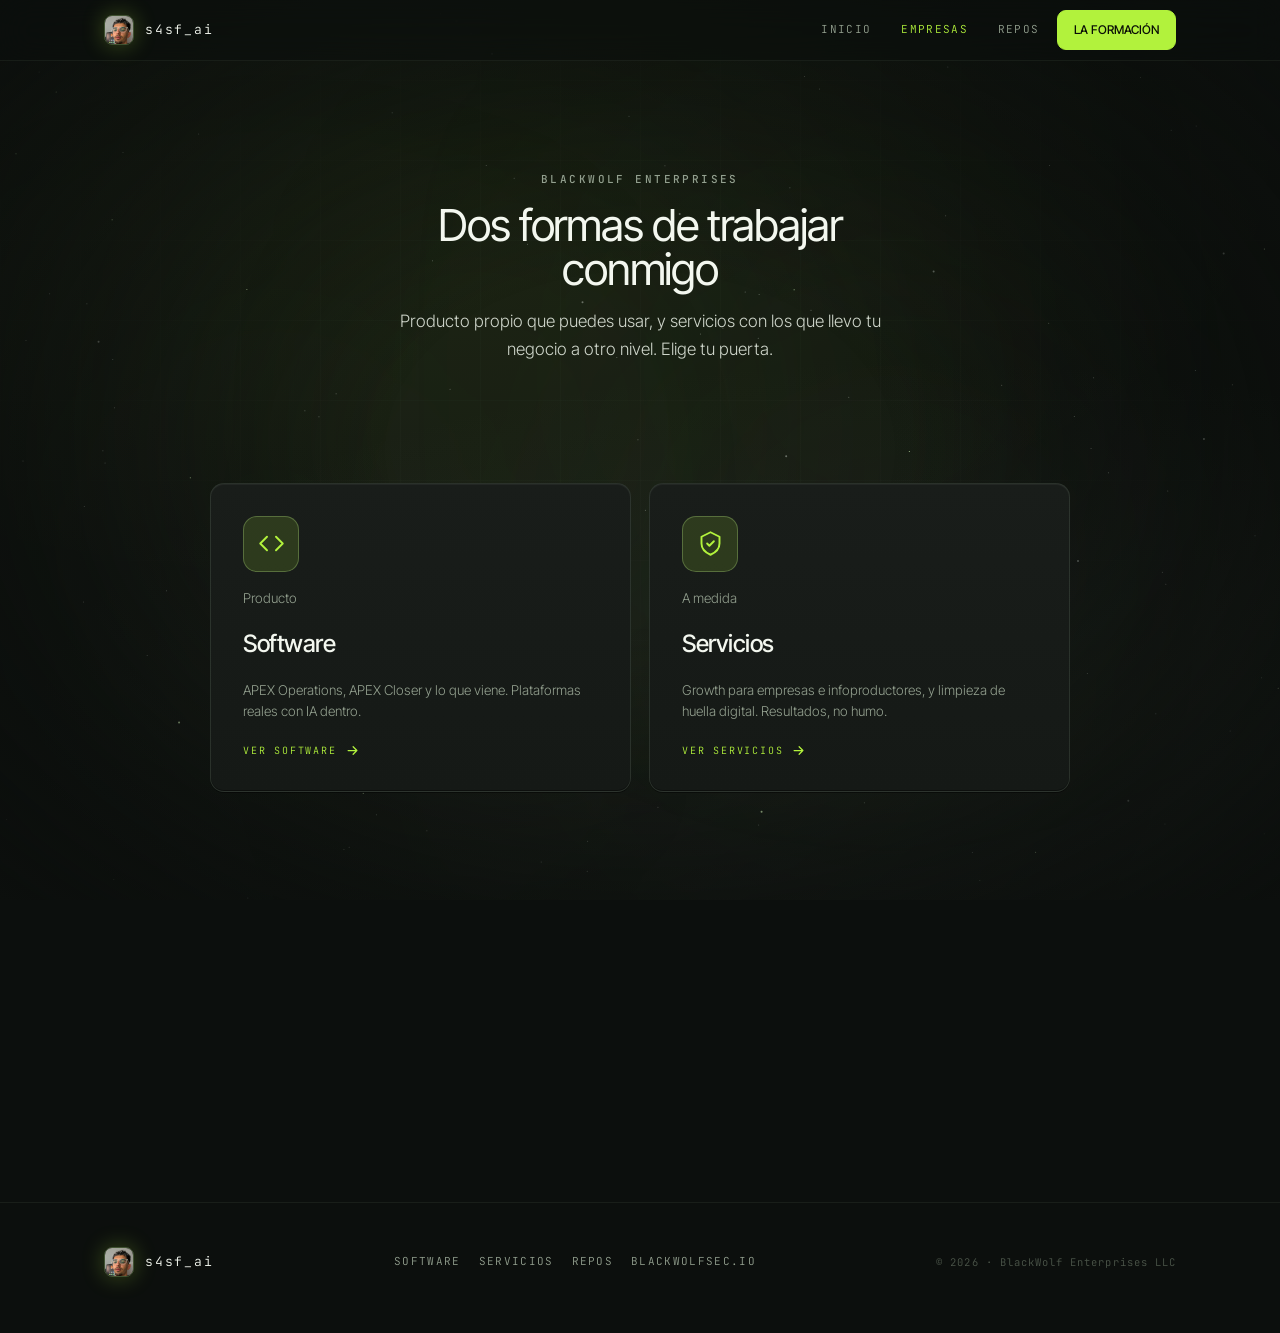
==== empresas.html @ 4521e9c7 "feat: sitio hub s4sf_ai — link-in-bio, empresas/software/servicios, marketplace de repos Co-Authored" ====
<!doctype html>
<html lang="es">
<head>
  <meta charset="UTF-8" />
  <meta name="viewport" content="width=device-width, initial-scale=1.0, viewport-fit=cover" />
  <meta name="theme-color" content="#0C0F0D" />
  <title>Empresas · s4sf</title>
  <meta name="description" content="BlackWolf Enterprises: software propio y servicios. Elige una puerta — Software o Servicios." />
  <meta property="og:type" content="website" />
  <meta property="og:title" content="Empresas · s4sf" />
  <meta property="og:description" content="BlackWolf Enterprises: software propio y servicios." />
  <meta property="og:image" content="assets/og.png" />
  <meta name="twitter:card" content="summary_large_image" />
  <meta name="twitter:image" content="assets/og.png" />
  <link rel="icon" href="data:image/svg+xml,<svg xmlns='http://www.w3.org/2000/svg' viewBox='0 0 32 32'><rect width='32' height='32' rx='8' fill='%23B2F23C'/><text x='16' y='22' font-family='monospace' font-size='15' font-weight='700' text-anchor='middle' fill='%230A0E07'>s4</text></svg>" />
  <link rel="stylesheet" href="assets/theme.css" />
</head>
<body>
  <script src="assets/config.js"></script>
  <script src="assets/atmosphere.js"></script>

  <nav class="apex-nav">
    <div class="apex-container apex-nav-inner">
      <a class="apex-brand" href="index.html">
        <img class="apex-brand-ava" src="assets/avatar.png" alt="s4sf" />
        <span class="apex-brand-name">s4sf_ai</span>
      </a>
      <div class="apex-nav-links">
        <a class="apex-nav-link" href="index.html">Inicio</a>
        <a class="apex-nav-link" href="empresas.html" aria-current="page">Empresas</a>
        <a class="apex-nav-link" href="repos.html">Repos</a>
        <a class="apex-nav-link apex-nav-link--cta apex-btn apex-btn--primary" data-link="formacion" style="padding:9px 16px;font-size:12px">La formación</a>
      </div>
      <button class="apex-nav-toggle" aria-label="Menú" aria-expanded="false">
        <svg class="ico-open" viewBox="0 0 24 24" fill="none" stroke="currentColor" stroke-width="2" stroke-linecap="round"><path d="M4 7h16M4 12h16M4 17h16"/></svg>
        <svg class="ico-close" viewBox="0 0 24 24" fill="none" stroke="currentColor" stroke-width="2" stroke-linecap="round"><path d="M6 6l12 12M18 6 6 18"/></svg>
      </button>
    </div>
  </nav>
  <div class="apex-mobile-menu">
    <a href="index.html">Inicio</a>
    <a href="software.html">Software</a>
    <a href="servicios.html">Servicios</a>
    <a href="repos.html">Repos</a>
    <a class="is-cta" data-link="formacion">La formación →</a>
  </div>

  <main class="apex-shell">
    <header class="apex-section apex-container center" style="padding-bottom:clamp(28px,5vw,48px)">
      <span class="apex-eyebrow reveal" style="display:block">BlackWolf Enterprises</span>
      <h1 class="apex-h1 reveal" style="margin-top:14px;max-width:20ch;margin-inline:auto">Dos formas de trabajar conmigo</h1>
      <p class="apex-lead reveal" style="max-width:52ch;margin:16px auto 0">
        Producto propio que puedes usar, y servicios con los que llevo tu negocio a otro nivel. Elige tu puerta.
      </p>
    </header>

    <!-- LOS 2 BOTONES -->
    <section class="apex-section--tight apex-container" id="servicios">
      <div class="duo-grid">
        <a class="duo-tile reveal" href="software.html">
          <span class="ic">
            <svg viewBox="0 0 24 24" fill="none" stroke="currentColor" stroke-width="1.7" stroke-linecap="round" stroke-linejoin="round"><path d="m8 6-6 6 6 6M16 6l6 6-6 6"/></svg>
          </span>
          <p class="apex-muted" style="margin-top:auto">Producto</p>
          <h3>Software</h3>
          <p>APEX Operations, APEX Closer y lo que viene. Plataformas reales con IA dentro.</p>
          <span class="go">Ver software <svg viewBox="0 0 24 24" fill="none" stroke="currentColor" stroke-width="2" stroke-linecap="round" stroke-linejoin="round"><path d="M5 12h14M13 6l6 6-6 6"/></svg></span>
        </a>

        <a class="duo-tile reveal" href="servicios.html">
          <span class="ic">
            <svg viewBox="0 0 24 24" fill="none" stroke="currentColor" stroke-width="1.7" stroke-linecap="round" stroke-linejoin="round"><path d="M12 2 4 6v6c0 5 3.4 8 8 10 4.6-2 8-5 8-10V6l-8-4Z"/><path d="m9 12 2 2 4-4"/></svg>
          </span>
          <p class="apex-muted" style="margin-top:auto">A medida</p>
          <h3>Servicios</h3>
          <p>Growth para empresas e infoproductores, y limpieza de huella digital. Resultados, no humo.</p>
          <span class="go">Ver servicios <svg viewBox="0 0 24 24" fill="none" stroke="currentColor" stroke-width="2" stroke-linecap="round" stroke-linejoin="round"><path d="M5 12h14M13 6l6 6-6 6"/></svg></span>
        </a>
      </div>
    </section>

    <!-- Prueba social: clientes -->
    <section class="apex-section--tight apex-container">
      <p class="apex-eyebrow center reveal" style="margin-bottom:22px">Con quién he trabajado</p>
      <div class="grid-3">
        <div class="apex-card reveal" style="padding:18px">
          <span class="apex-label">Operaciones</span>
          <p class="apex-muted" style="font-size:12.5px;margin-top:10px">FBA Academy · Detrás de Cámaras · EnFormaConHugo</p>
        </div>
        <div class="apex-card reveal" style="padding:18px">
          <span class="apex-label">Comunidad</span>
          <p class="apex-muted" style="font-size:12.5px;margin-top:10px">Creator Founder — Pedro Buerbaum</p>
        </div>
        <div class="apex-card reveal" style="padding:18px">
          <span class="apex-label">Software</span>
          <p class="apex-muted" style="font-size:12.5px;margin-top:10px">Eilers Logistic · CapitalHub · YZAN PM</p>
        </div>
      </div>
    </section>
  </main>

  <footer class="apex-footer">
    <div class="apex-container footer-inner">
      <a class="apex-brand" href="index.html">
        <img class="apex-brand-ava" src="assets/avatar.png" alt="s4sf" />
        <span class="apex-brand-name">s4sf_ai</span>
      </a>
      <nav class="footer-links">
        <a href="software.html">Software</a>
        <a href="servicios.html">Servicios</a>
        <a href="repos.html">Repos</a>
        <a href="https://blackwolfsec.io" target="_blank" rel="noopener">blackwolfsec.io</a>
      </nav>
      <span class="footer-fine">© <span data-year></span> · BlackWolf Enterprises LLC</span>
    </div>
  </footer>

  <script src="assets/main.js"></script>
</body>
</html>
---- assets/theme.css ----
/* ───────────────────────────────────────────────────────────────────────────
 * s4sf — Sistema de diseño "Apex Neón"
 * Portado fielmente del software Apex / Apex Closer (no inventado).
 * Verde lima sobre negro-verdoso · Inter Tight + JetBrains Mono · cinematic.
 * ─────────────────────────────────────────────────────────────────────────── */

@import url('https://fonts.googleapis.com/css2?family=Inter+Tight:wght@200;300;400;500;600;700;800&family=JetBrains+Mono:wght@300;400;500&display=swap');

:root {
  --apex-font:      'Inter Tight', 'Inter', -apple-system, BlinkMacSystemFont, system-ui, sans-serif;
  --apex-font-mono: 'JetBrains Mono', 'SF Mono', Menlo, monospace;
  --apex-ease-editorial: cubic-bezier(0.2, 0.8, 0.2, 1);
  --apex-ease-ambient:   cubic-bezier(0.16, 1, 0.3, 1);

  /* Tokens NEÓN (la firma de Apex Closer) */
  --apex-bg-deep:    #0C0F0D;
  --apex-bg:         #0E120F;
  --apex-bg-soft:    #121613;
  --apex-surface:    #181C19;
  --apex-surface-hi: #1E231F;

  --apex-plat-hi:   #F3F7EF;
  --apex-plat-mid:  #CFD6CB;
  --apex-plat-low:  #93A08F;
  --apex-plat-shad: #4C564A;
  --apex-plat-deep: #1B211A;

  --apex-border:        rgba(150, 172, 148, 0.16);
  --apex-border-strong: rgba(168, 214, 120, 0.34);
  --apex-border-soft:   rgba(150, 172, 148, 0.09);

  --apex-card-bg:    linear-gradient(180deg, #191D1A 0%, #151916 100%);
  --apex-card-sheen: linear-gradient(180deg, rgba(255, 255, 255, 0.022), transparent);
  --apex-inset-top: rgba(255, 255, 255, 0.045);
  --apex-inset-bot: rgba(0, 0, 0, 0.4);
  --apex-anchor:    rgba(0, 0, 0, 0.45);

  --apex-panel-bg:   #141815;
  --apex-trigger-bg:   rgba(28, 33, 29, 0.55);
  --apex-trigger-bg-h: rgba(38, 44, 39, 0.85);

  --apex-status-pos: #B2F23C;
  --apex-status-neg: #E58371;

  --apex-accent:      #B2F23C;
  --apex-accent-h:    #C6FA5C;
  --apex-accent-ink:  #0A0E07;
  --apex-accent-line: #B2F23C;
  --apex-accent-soft: rgba(178, 242, 60, 0.14);
  --apex-glow:        0 0 22px rgba(178, 242, 60, 0.28);

  --apex-radius:      14px;
  --apex-radius-sm:   9px;
  --apex-radius-pill: 999px;

  --apex-mark-1: #C6FA5C;
  --apex-mark-2: #B2F23C;
  --apex-mark-3: #6FA32B;

  --apex-maxw: 1120px;
}

* { box-sizing: border-box; }
html, body { background: var(--apex-bg-deep); }
html { scroll-behavior: smooth; }

body {
  margin: 0;
  position: relative;
  min-height: 100vh;
  background: var(--apex-bg-deep);
  color: var(--apex-plat-mid);
  font-family: var(--apex-font);
  font-weight: 300;
  font-size: 14.5px;
  line-height: 1.6;
  letter-spacing: 0;
  -webkit-font-smoothing: antialiased;
  -moz-osx-font-smoothing: grayscale;
  overflow-x: hidden;
}

::selection { background: var(--apex-accent); color: var(--apex-accent-ink); }

a { color: inherit; text-decoration: none; }

/* ── Tipografía ──────────────────────────────────────────────────────────── */
.apex-eyebrow {
  font-family: var(--apex-font-mono);
  font-weight: 500; font-size: 11px;
  letter-spacing: 0.22em; text-transform: uppercase;
  color: var(--apex-plat-low);
}
.apex-eyebrow--accent { color: var(--apex-accent); }
.apex-label {
  font-family: var(--apex-font-mono);
  font-weight: 500; font-size: 10.5px;
  letter-spacing: 0.18em; text-transform: uppercase;
  color: var(--apex-plat-low);
}
.apex-mono { font-family: var(--apex-font-mono); font-weight: 400; letter-spacing: 0.04em; }
.apex-display {
  font-family: var(--apex-font); font-weight: 200;
  font-size: clamp(46px, 9vw, 92px); line-height: 0.95; letter-spacing: -0.04em;
  color: var(--apex-plat-hi); margin: 0;
}
.apex-h1 { font-family: var(--apex-font); font-weight: 400; font-size: clamp(30px,5vw,44px); line-height: 1.02; letter-spacing: -0.025em; color: var(--apex-plat-hi); margin: 0; }
.apex-h2 { font-family: var(--apex-font); font-weight: 500; font-size: clamp(22px,3.4vw,28px); line-height: 1.18; letter-spacing: -0.02em; color: var(--apex-plat-hi); margin: 0; }
.apex-h3 { font-family: var(--apex-font); font-weight: 500; font-size: 18px; line-height: 1.25; letter-spacing: -0.015em; color: var(--apex-plat-hi); margin: 0; }
.apex-lead { font-size: clamp(15px, 2vw, 17px); line-height: 1.6; color: var(--apex-plat-mid); }
.apex-muted { color: var(--apex-plat-low); }
.accent { color: var(--apex-accent); }

/* ── Layout ──────────────────────────────────────────────────────────────── */
.apex-shell { position: relative; z-index: 10; }
.apex-container { width: 100%; max-width: var(--apex-maxw); margin: 0 auto; padding: 0 24px; }
.apex-section { padding: clamp(56px, 9vw, 110px) 0; }
.apex-section--tight { padding: clamp(40px, 6vw, 72px) 0; }

/* ── Top nav ─────────────────────────────────────────────────────────────── */
.apex-nav {
  position: sticky; top: 0; z-index: 100;
  backdrop-filter: blur(16px); -webkit-backdrop-filter: blur(16px);
  background: rgba(12, 15, 13, 0.55);
  border-bottom: 1px solid var(--apex-border-soft);
}
.apex-nav-inner { display: flex; align-items: center; justify-content: space-between; height: 60px; }
.apex-brand { display: inline-flex; align-items: center; gap: 11px; }
.apex-brand-mark {
  width: 30px; height: 30px; border-radius: 8px; display: grid; place-items: center;
  background: linear-gradient(160deg, var(--apex-mark-1), var(--apex-mark-3));
  color: var(--apex-accent-ink); font-family: var(--apex-font); font-weight: 700;
  font-size: 13px; letter-spacing: -0.04em; box-shadow: var(--apex-glow);
}
.apex-brand-name { font-family: var(--apex-font-mono); font-size: 13px; letter-spacing: 0.14em; text-transform: lowercase; color: var(--apex-plat-hi); }
.apex-brand-ava { width: 30px; height: 30px; border-radius: 8px; object-fit: cover; object-position: 50% 24%; border: 1px solid var(--apex-border-strong); box-shadow: var(--apex-glow); flex: none; }
.apex-nav-links { display: flex; align-items: center; gap: 6px; }
.apex-nav-link {
  font-family: var(--apex-font-mono); font-size: 11px; letter-spacing: 0.12em; text-transform: uppercase;
  color: var(--apex-plat-low); padding: 8px 12px; border-radius: var(--apex-radius-sm);
  transition: color 0.2s var(--apex-ease-editorial), background 0.2s var(--apex-ease-editorial);
}
.apex-nav-link:hover { color: var(--apex-plat-hi); background: var(--apex-alpha-2, rgba(255,255,255,0.03)); }
.apex-nav-link[aria-current="page"] { color: var(--apex-accent); }
@media (max-width: 680px){ .apex-nav-links .apex-nav-link:not(.apex-nav-link--cta){ display:none; } }

/* ── Botones ─────────────────────────────────────────────────────────────── */
.apex-btn {
  display: inline-flex; align-items: center; justify-content: center; gap: 9px;
  padding: 13px 22px; cursor: pointer; border-radius: var(--apex-radius-sm);
  font-family: var(--apex-font); font-size: 14px; font-weight: 500; letter-spacing: -0.01em;
  border: 1px solid transparent; transition: all 0.2s var(--apex-ease-editorial);
  white-space: nowrap;
}
.apex-btn svg { width: 17px; height: 17px; }
.apex-btn--primary { background: var(--apex-accent); color: var(--apex-accent-ink); border-color: var(--apex-accent); }
.apex-btn--primary:hover { background: var(--apex-accent-h); transform: translateY(-1px); box-shadow: var(--apex-glow); }
.apex-btn--ghost { background: transparent; color: var(--apex-plat-mid); border-color: var(--apex-border); }
.apex-btn--ghost:hover { border-color: var(--apex-border-strong); color: var(--apex-plat-hi); }
.apex-btn--plat { background: var(--apex-plat-hi); color: var(--apex-accent-ink); border-color: var(--apex-plat-hi); }
.apex-btn--plat:hover { background: #fff; transform: translateY(-1px); }
.apex-btn--lg { padding: 16px 28px; font-size: 15px; }
.apex-btn--block { width: 100%; }

/* ── Card base ───────────────────────────────────────────────────────────── */
.apex-card {
  position: relative; isolation: isolate;
  background: var(--apex-card-bg);
  border: 1px solid var(--apex-border);
  border-radius: var(--apex-radius);
  padding: 24px;
  box-shadow: inset 0 1px 0 var(--apex-inset-top), inset 0 -1px 0 var(--apex-inset-bot), 0 1px 0 var(--apex-anchor);
  transition: transform 0.4s var(--apex-ease-editorial), border-color 0.4s var(--apex-ease-editorial), box-shadow 0.4s var(--apex-ease-editorial);
}
.apex-card::before {
  content: ''; position: absolute; inset: 0 0 auto 0; height: 90px;
  background: var(--apex-card-sheen); pointer-events: none; z-index: -1;
}
.apex-card:hover { border-color: var(--apex-border-strong); }

/* ── Hub: los 4 botones grandes ──────────────────────────────────────────── */
.hub-grid { display: grid; grid-template-columns: repeat(2, 1fr); gap: 16px; }
@media (max-width: 720px){ .hub-grid { grid-template-columns: 1fr; } }

.hub-tile {
  position: relative; isolation: isolate; overflow: hidden;
  display: flex; flex-direction: column; gap: 18px;
  min-height: 220px; padding: 26px;
  background: var(--apex-card-bg);
  border: 1px solid var(--apex-border);
  border-radius: var(--apex-radius);
  box-shadow: inset 0 1px 0 var(--apex-inset-top), inset 0 -1px 0 var(--apex-inset-bot), 0 1px 0 var(--apex-anchor);
  transition: transform 0.4s var(--apex-ease-editorial), border-color 0.4s var(--apex-ease-editorial), box-shadow 0.4s var(--apex-ease-editorial);
}
.hub-tile::after {
  content: ''; position: absolute; inset: -1px; z-index: -1; border-radius: inherit; opacity: 0;
  background: radial-gradient(120% 120% at 80% 0%, rgba(178,242,60,0.10), transparent 55%);
  transition: opacity 0.45s var(--apex-ease-editorial);
}
.hub-tile:hover { transform: translateY(-3px); border-color: var(--apex-border-strong); box-shadow: inset 0 1px 0 var(--apex-inset-top), 0 18px 50px rgba(0,0,0,0.45), var(--apex-glow); }
.hub-tile:hover::after { opacity: 1; }
.hub-tile-top { display: flex; align-items: flex-start; justify-content: space-between; gap: 14px; }
.hub-icon {
  width: 50px; height: 50px; border-radius: 12px; display: grid; place-items: center;
  background: var(--apex-accent-soft); border: 1px solid var(--apex-border-strong);
  color: var(--apex-accent);
}
.hub-icon svg { width: 24px; height: 24px; }
.hub-num { font-family: var(--apex-font-mono); font-size: 11px; letter-spacing: 0.2em; color: var(--apex-plat-shad); }
.hub-tile-body { margin-top: auto; }
.hub-tile h3 { font-family: var(--apex-font); font-weight: 500; font-size: 21px; letter-spacing: -0.02em; color: var(--apex-plat-hi); margin: 0 0 6px; }
.hub-tile p { font-size: 13.5px; color: var(--apex-plat-low); margin: 0; max-width: 38ch; }
.hub-arrow {
  display: inline-flex; align-items: center; gap: 8px; margin-top: 16px;
  font-family: var(--apex-font-mono); font-size: 10.5px; letter-spacing: 0.18em; text-transform: uppercase;
  color: var(--apex-accent);
}
.hub-arrow svg { width: 15px; height: 15px; transition: transform 0.3s var(--apex-ease-editorial); }
.hub-tile:hover .hub-arrow svg { transform: translateX(4px); }
.hub-tile-badge {
  font-family: var(--apex-font-mono); font-size: 9.5px; letter-spacing: 0.18em; text-transform: uppercase;
  color: var(--apex-plat-low); border: 1px solid var(--apex-border); border-radius: var(--apex-radius-pill);
  padding: 4px 10px;
}

/* ── Pills / chips ───────────────────────────────────────────────────────── */
.apex-pill {
  display: inline-flex; align-items: center; gap: 7px;
  font-family: var(--apex-font-mono); font-size: 10.5px; letter-spacing: 0.14em; text-transform: uppercase;
  color: var(--apex-plat-low); border: 1px solid var(--apex-border); border-radius: var(--apex-radius-pill);
  padding: 6px 13px;
}
.apex-pill .dot { width: 6px; height: 6px; border-radius: 50%; background: var(--apex-accent); box-shadow: var(--apex-glow); }

/* ── Marquee de stats ────────────────────────────────────────────────────── */
.stat-row { display: flex; flex-wrap: wrap; gap: 0; border: 1px solid var(--apex-border); border-radius: var(--apex-radius); overflow: hidden; }
.stat-cell { flex: 1 1 160px; padding: 22px 24px; border-right: 1px solid var(--apex-border-soft); }
.stat-cell:last-child { border-right: 0; }
.stat-val { font-family: var(--apex-font); font-weight: 200; font-size: 34px; line-height: 1; letter-spacing: -0.03em; color: var(--apex-plat-hi); font-variant-numeric: tabular-nums; }
.stat-key { margin-top: 8px; font-family: var(--apex-font-mono); font-size: 10px; letter-spacing: 0.16em; text-transform: uppercase; color: var(--apex-plat-low); }

/* ── Section heading ─────────────────────────────────────────────────────── */
.sec-head { max-width: 640px; margin-bottom: 36px; }
.sec-head .apex-eyebrow { display: block; margin-bottom: 14px; }
.sec-head p { margin: 14px 0 0; }

/* ── Grids genéricos ─────────────────────────────────────────────────────── */
.grid-3 { display: grid; grid-template-columns: repeat(3, 1fr); gap: 16px; }
.grid-2 { display: grid; grid-template-columns: repeat(2, 1fr); gap: 16px; }
@media (max-width: 900px){ .grid-3 { grid-template-columns: 1fr 1fr; } }
@media (max-width: 620px){ .grid-3, .grid-2 { grid-template-columns: 1fr; } }

/* ── Empresas: client / product cards ────────────────────────────────────── */
.prod-card { display: flex; flex-direction: column; gap: 14px; }
.prod-card .tag-row { display: flex; flex-wrap: wrap; gap: 7px; margin-top: 4px; }
.tag { font-family: var(--apex-font-mono); font-size: 10px; letter-spacing: 0.1em; text-transform: uppercase; color: var(--apex-plat-low); background: var(--apex-accent-soft); border: 1px solid var(--apex-border-soft); border-radius: var(--apex-radius-pill); padding: 4px 9px; }
.client-item { display: flex; align-items: center; gap: 14px; padding: 14px 0; border-bottom: 1px solid var(--apex-border-soft); }
.client-item:last-child { border-bottom: 0; }
.client-logo { width: 42px; height: 42px; border-radius: 10px; display: grid; place-items: center; flex: none; background: var(--apex-surface); border: 1px solid var(--apex-border); color: var(--apex-plat-hi); font-family: var(--apex-font); font-weight: 600; font-size: 15px; letter-spacing: -0.03em; }
.client-meta { min-width: 0; }
.client-meta .name { color: var(--apex-plat-hi); font-size: 14.5px; font-weight: 400; }
.client-meta .role { font-size: 12px; color: var(--apex-plat-low); }
.client-svc { margin-left: auto; }

/* ── Repos marketplace ───────────────────────────────────────────────────── */
.repo-toolbar { display: flex; align-items: center; gap: 12px; flex-wrap: wrap; margin-bottom: 24px; }
.repo-search { flex: 1 1 280px; display: flex; align-items: center; gap: 10px; padding: 12px 16px; background: rgba(255,255,255,0.03); border: 1px solid var(--apex-border); border-radius: var(--apex-radius-sm); }
.repo-search input { flex: 1; background: transparent; border: 0; outline: 0; color: var(--apex-plat-hi); font-family: var(--apex-font); font-size: 14px; }
.repo-search input::placeholder { color: var(--apex-plat-shad); }
.repo-search svg { width: 16px; height: 16px; color: var(--apex-plat-low); flex: none; }
.repo-grid { display: grid; grid-template-columns: repeat(2, 1fr); gap: 16px; }
@media (max-width: 760px){ .repo-grid { grid-template-columns: 1fr; } }
.repo-card { display: flex; flex-direction: column; gap: 12px; }
.repo-card-head { display: flex; align-items: flex-start; gap: 12px; }
.repo-card-head .gh { width: 38px; height: 38px; border-radius: 10px; flex: none; display: grid; place-items: center; background: var(--apex-surface); border: 1px solid var(--apex-border); color: var(--apex-plat-mid); }
.repo-card-head .gh svg { width: 20px; height: 20px; }
.repo-title { color: var(--apex-plat-hi); font-size: 15.5px; font-weight: 500; letter-spacing: -0.01em; word-break: break-word; }
.repo-owner { font-family: var(--apex-font-mono); font-size: 11px; color: var(--apex-plat-low); letter-spacing: 0.02em; }
.repo-desc { font-size: 13.5px; color: var(--apex-plat-mid); margin: 0; }
.repo-foot { display: flex; align-items: center; gap: 14px; margin-top: auto; padding-top: 6px; }
.repo-lang { display: inline-flex; align-items: center; gap: 7px; font-family: var(--apex-font-mono); font-size: 11px; color: var(--apex-plat-low); }
.repo-lang .lang-dot { width: 9px; height: 9px; border-radius: 50%; background: var(--apex-accent); }
.repo-link { margin-left: auto; display: inline-flex; align-items: center; gap: 6px; font-family: var(--apex-font-mono); font-size: 10.5px; letter-spacing: 0.14em; text-transform: uppercase; color: var(--apex-accent); }
.repo-link svg { width: 14px; height: 14px; }
.repo-tags { display: flex; flex-wrap: wrap; gap: 6px; }
.repo-empty { text-align: center; padding: 60px 20px; color: var(--apex-plat-low); }

/* ── Formularios ─────────────────────────────────────────────────────────── */
.field { display: flex; flex-direction: column; gap: 7px; margin-bottom: 16px; }
.field label { font-family: var(--apex-font-mono); font-size: 10.5px; letter-spacing: 0.14em; text-transform: uppercase; color: var(--apex-plat-low); }
.field input, .field textarea, .field select {
  padding: 12px 14px; background: rgba(255,255,255,0.03); border: 1px solid var(--apex-border);
  border-radius: var(--apex-radius-sm); color: var(--apex-plat-hi); font-family: var(--apex-font); font-size: 14.5px; outline: none;
  transition: border-color 0.2s var(--apex-ease-editorial); width: 100%;
}
.field input:focus, .field textarea:focus, .field select:focus { border-color: var(--apex-border-strong); }
.field textarea { resize: vertical; min-height: 92px; }
.field .hint { font-size: 11.5px; color: var(--apex-plat-shad); }
.form-row { display: grid; grid-template-columns: 1fr 1fr; gap: 14px; }
@media (max-width: 560px){ .form-row { grid-template-columns: 1fr; } }

/* ── Modal / drawer ──────────────────────────────────────────────────────── */
.modal-backdrop { position: fixed; inset: 0; z-index: 1000; background: rgba(6,8,6,0.72); backdrop-filter: blur(8px); -webkit-backdrop-filter: blur(8px); display: none; align-items: center; justify-content: center; padding: 24px; }
.modal-backdrop.open { display: flex; animation: fade-in 0.25s var(--apex-ease-editorial); }
.modal {
  width: 100%; max-width: 520px; max-height: 88vh; overflow-y: auto;
  background: var(--apex-panel-bg); border: 1px solid var(--apex-border-strong); border-radius: var(--apex-radius);
  padding: 28px; box-shadow: 0 30px 80px rgba(0,0,0,0.6); animation: pop 0.22s var(--apex-ease-editorial);
}
.modal-head { display: flex; align-items: flex-start; justify-content: space-between; gap: 16px; margin-bottom: 22px; }
.modal-close { background: transparent; border: 1px solid var(--apex-border); color: var(--apex-plat-low); width: 34px; height: 34px; border-radius: 8px; cursor: pointer; display: grid; place-items: center; flex: none; transition: all 0.2s; }
.modal-close:hover { border-color: var(--apex-border-strong); color: var(--apex-plat-hi); }

/* ── Footer ──────────────────────────────────────────────────────────────── */
.apex-footer { border-top: 1px solid var(--apex-border-soft); padding: 44px 0 56px; margin-top: 40px; }
.footer-inner { display: flex; flex-wrap: wrap; gap: 24px; align-items: center; justify-content: space-between; }
.footer-links { display: flex; flex-wrap: wrap; gap: 18px; }
.footer-links a { font-family: var(--apex-font-mono); font-size: 11px; letter-spacing: 0.12em; text-transform: uppercase; color: var(--apex-plat-low); transition: color 0.2s; }
.footer-links a:hover { color: var(--apex-accent); }
.footer-fine { font-family: var(--apex-font-mono); font-size: 10.5px; letter-spacing: 0.1em; color: var(--apex-plat-shad); }

/* ── Reveal on scroll ────────────────────────────────────────────────────── */
.reveal { opacity: 0; transform: translateY(20px); transition: opacity 0.7s var(--apex-ease-ambient), transform 0.7s var(--apex-ease-ambient); }
.reveal.in { opacity: 1; transform: none; }

/* ── Helpers ─────────────────────────────────────────────────────────────── */
.divider { height: 1px; background: var(--apex-border-soft); margin: 0; border: 0; }
.stack-sm > * + * { margin-top: 10px; }
.row { display: flex; gap: 12px; flex-wrap: wrap; }
.row--center { align-items: center; }
.mt-s { margin-top: 14px; } .mt-m { margin-top: 26px; } .mt-l { margin-top: 44px; }
.center { text-align: center; }
.toast { position: fixed; bottom: 24px; left: 50%; transform: translateX(-50%) translateY(20px); z-index: 2000; background: var(--apex-accent); color: var(--apex-accent-ink); font-family: var(--apex-font); font-weight: 500; font-size: 13.5px; padding: 12px 20px; border-radius: var(--apex-radius-sm); box-shadow: var(--apex-glow); opacity: 0; pointer-events: none; transition: all 0.3s var(--apex-ease-editorial); }
.toast.show { opacity: 1; transform: translateX(-50%) translateY(0); }

@keyframes fade-in { from { opacity: 0; } to { opacity: 1; } }
@keyframes pop { from { opacity: 0; transform: translateY(8px) scale(0.98); } to { opacity: 1; transform: none; } }

/* ── Barra de progreso de scroll (firma Apex · neón) ─────────────────────── */
.apex-scroll-progress {
  position: fixed; top: 0; left: 0; height: 2px; z-index: 200;
  width: 100%; transform: scaleX(0); transform-origin: 0 50%;
  background: linear-gradient(90deg, #4C6A2E, #8BD13A, #B2F23C);
  box-shadow: 0 0 12px rgba(178,242,60,0.5);
  will-change: transform;
}

/* ── Menú móvil ──────────────────────────────────────────────────────────── */
.apex-nav-toggle {
  display: none; width: 40px; height: 40px; border-radius: var(--apex-radius-sm);
  background: var(--apex-trigger-bg); border: 1px solid var(--apex-border);
  color: var(--apex-plat-hi); cursor: pointer; place-items: center; flex: none;
  transition: border-color 0.2s var(--apex-ease-editorial);
}
.apex-nav-toggle:hover { border-color: var(--apex-border-strong); }
.apex-nav-toggle svg { width: 19px; height: 19px; }
.apex-nav-toggle .ico-close { display: none; }
.apex-nav-toggle[aria-expanded="true"] .ico-open { display: none; }
.apex-nav-toggle[aria-expanded="true"] .ico-close { display: block; }

.apex-mobile-menu {
  display: none; position: fixed; left: 0; right: 0; top: 60px; z-index: 150;
  background: rgba(12,15,13,0.92); backdrop-filter: blur(18px); -webkit-backdrop-filter: blur(18px);
  border-bottom: 1px solid var(--apex-border); padding: 14px 24px 22px;
  flex-direction: column; gap: 6px;
  animation: apex-mm 0.22s var(--apex-ease-editorial);
}
.apex-mobile-menu.open { display: flex; }
.apex-mobile-menu a {
  font-family: var(--apex-font-mono); font-size: 13px; letter-spacing: 0.08em; text-transform: uppercase;
  color: var(--apex-plat-mid); padding: 13px 4px; border-bottom: 1px solid var(--apex-border-soft);
}
.apex-mobile-menu a:last-child { border-bottom: 0; }
.apex-mobile-menu a.is-cta {
  margin-top: 10px; border: 1px solid var(--apex-accent); border-radius: var(--apex-radius-sm);
  color: var(--apex-accent); text-align: center; padding: 14px;
}
@keyframes apex-mm { from { opacity: 0; transform: translateY(-8px); } to { opacity: 1; transform: none; } }
@media (max-width: 680px) { .apex-nav-toggle { display: grid; } }

/* ═══════════════════════════════════════════════════════════════════════════
 * LINK-IN-BIO (home) — avatar + 4 botones + retrato de fondo en movimiento
 * ═══════════════════════════════════════════════════════════════════════════ */
.bio-stage {
  position: relative; z-index: 10; min-height: 100vh;
  display: flex; flex-direction: column; align-items: center; justify-content: center;
  padding: 56px 24px 40px; overflow: hidden;
}
/* Foto de escenario a pantalla completa, con deriva lenta (el "movimiento de fondo") */
.bio-bg-portrait {
  position: fixed; inset: 0; z-index: 1; pointer-events: none;
  width: 100%; height: 100%; object-fit: cover; object-position: 68% 30%;
  opacity: 0.55;
  animation: bio-drift 32s var(--apex-ease-ambient) infinite alternate;
}
@keyframes bio-drift { from { transform: scale(1.06) translate(0,0); } to { transform: scale(1.16) translate(-1.5%, -2%); } }
/* velo para fundir la foto con el fondo y dar contraste al texto centrado */
.bio-veil { position: fixed; inset: 0; z-index: 2; pointer-events: none;
  background: radial-gradient(110% 80% at 50% 42%, rgba(12,15,13,0.62) 26%, rgba(12,15,13,0.82) 62%, #0C0F0D 92%),
              linear-gradient(0deg, #0C0F0D 2%, transparent 28%),
              linear-gradient(180deg, rgba(12,15,13,0.7), transparent 22%); }

.bio-col { position: relative; z-index: 10; width: 100%; max-width: 560px; display: flex; flex-direction: column; align-items: center; text-align: center; }

.bio-avatar-wrap { position: relative; width: 124px; height: 124px; margin-bottom: 22px; animation: bio-float 6s var(--apex-ease-ambient) infinite; }
.bio-avatar { width: 124px; height: 124px; border-radius: 50%; object-fit: cover; object-position: 50% 28%;
  border: 2px solid rgba(178,242,60,0.55); box-shadow: 0 0 0 6px rgba(178,242,60,0.06), 0 0 38px rgba(178,242,60,0.34), 0 14px 40px rgba(0,0,0,0.5); }
.bio-avatar-ring { position: absolute; inset: -9px; border-radius: 50%; border: 1px solid rgba(178,242,60,0.25);
  border-top-color: var(--apex-accent); animation: bio-spin 7s linear infinite; }
.bio-avatar-dot { position: absolute; right: 8px; bottom: 8px; width: 16px; height: 16px; border-radius: 50%;
  background: var(--apex-accent); border: 3px solid var(--apex-bg-deep); box-shadow: var(--apex-glow); }
@keyframes bio-float { 0%,100% { transform: translateY(0); } 50% { transform: translateY(-7px); } }
@keyframes bio-spin { to { transform: rotate(360deg); } }

.bio-name { font-family: var(--apex-font); font-weight: 500; font-size: clamp(26px,5vw,36px); letter-spacing: -0.03em; color: var(--apex-plat-hi); margin: 0; }
.bio-handle { font-family: var(--apex-font-mono); font-size: 13px; letter-spacing: 0.14em; color: var(--apex-accent); margin-top: 8px; }
.bio-tagline { font-size: clamp(14px,2vw,16px); line-height: 1.55; color: var(--apex-plat-mid); margin: 16px 0 0; max-width: 42ch; }
.bio-socials { display: flex; gap: 10px; margin-top: 22px; }
.bio-social { width: 42px; height: 42px; border-radius: 12px; display: grid; place-items: center;
  background: var(--apex-trigger-bg); border: 1px solid var(--apex-border); color: var(--apex-plat-mid);
  transition: all 0.22s var(--apex-ease-editorial); }
.bio-social svg { width: 19px; height: 19px; }
.bio-social:hover { color: var(--apex-accent); border-color: var(--apex-border-strong); transform: translateY(-2px); box-shadow: var(--apex-glow); }

/* botón destacado de formación, tipo ribbon */
.bio-formacion { display: inline-flex; align-items: center; gap: 12px; margin-top: 28px; width: 100%; max-width: 460px;
  padding: 15px 22px; border-radius: var(--apex-radius); cursor: pointer;
  background: var(--apex-accent); color: var(--apex-accent-ink); border: 1px solid var(--apex-accent);
  font-family: var(--apex-font); font-weight: 600; font-size: 15px; justify-content: center;
  transition: all 0.22s var(--apex-ease-editorial); box-shadow: 0 0 0 0 rgba(178,242,60,0.0); }
.bio-formacion:hover { background: var(--apex-accent-h); transform: translateY(-2px); box-shadow: var(--apex-glow); }
.bio-formacion .pulse { width: 8px; height: 8px; border-radius: 50%; background: var(--apex-accent-ink); animation: bio-pulse 1.6s ease-in-out infinite; }
@keyframes bio-pulse { 0%,100% { opacity: 1; transform: scale(1); } 50% { opacity: 0.35; transform: scale(0.7); } }

/* los 4 botones del bio */
.bio-links { display: grid; grid-template-columns: 1fr 1fr; gap: 12px; width: 100%; max-width: 460px; margin-top: 14px; }
@media (max-width: 480px) { .bio-links { grid-template-columns: 1fr; } }
.bio-link { position: relative; isolation: isolate; overflow: hidden; text-align: left;
  display: flex; flex-direction: column; gap: 12px; padding: 18px; min-height: 132px;
  background: var(--apex-card-bg); border: 1px solid var(--apex-border); border-radius: var(--apex-radius);
  box-shadow: inset 0 1px 0 var(--apex-inset-top), inset 0 -1px 0 var(--apex-inset-bot);
  transition: transform 0.35s var(--apex-ease-editorial), border-color 0.35s var(--apex-ease-editorial), box-shadow 0.35s var(--apex-ease-editorial); }
.bio-link::after { content: ''; position: absolute; inset: -1px; z-index: -1; border-radius: inherit; opacity: 0;
  background: radial-gradient(120% 120% at 80% 0%, rgba(178,242,60,0.14), transparent 55%); transition: opacity 0.4s var(--apex-ease-editorial); }
.bio-link:hover { transform: translateY(-3px); border-color: var(--apex-border-strong); box-shadow: 0 16px 40px rgba(0,0,0,0.45), var(--apex-glow); }
.bio-link:hover::after { opacity: 1; }
.bio-link .ic { width: 42px; height: 42px; border-radius: 11px; display: grid; place-items: center; flex: none;
  background: var(--apex-accent-soft); border: 1px solid var(--apex-border-strong); color: var(--apex-accent); }
.bio-link .ic svg { width: 21px; height: 21px; }
.bio-link h3 { font-family: var(--apex-font); font-weight: 500; font-size: 15.5px; letter-spacing: -0.01em; color: var(--apex-plat-hi); margin: 0; }
.bio-link p { font-size: 11.5px; line-height: 1.4; color: var(--apex-plat-low); margin: 3px 0 0; }
.bio-link .go { margin-top: auto; display: inline-flex; align-items: center; gap: 6px; font-family: var(--apex-font-mono); font-size: 9px; letter-spacing: 0.18em; text-transform: uppercase; color: var(--apex-accent); }
.bio-link .go svg { width: 13px; height: 13px; transition: transform 0.3s var(--apex-ease-editorial); }
.bio-link:hover .go svg { transform: translateX(4px); }
.bio-foot { position: relative; z-index: 10; margin-top: 40px; font-family: var(--apex-font-mono); font-size: 10px; letter-spacing: 0.14em; text-transform: uppercase; color: var(--apex-plat-shad); }
@media (max-width: 720px) { .bio-bg-portrait { opacity: 0.4; object-position: 64% 24%; }
  .bio-veil { background: radial-gradient(150% 75% at 50% 30%, rgba(12,15,13,0.5), rgba(12,15,13,0.85) 64%, #0C0F0D), linear-gradient(0deg, #0C0F0D 3%, transparent 34%); } }

/* ═══════════════════════════════════════════════════════════════════════════
 * SOFTWARE — orbes flotantes + historia cinematográfica al pulsar
 * ═══════════════════════════════════════════════════════════════════════════ */
.sw-space {
  position: relative; z-index: 10; min-height: calc(100vh - 60px);
  display: flex; align-items: center; justify-content: center;
  gap: clamp(30px, 9vw, 140px); flex-wrap: wrap; padding: 60px 24px 90px;
}
.sw-orb {
  position: relative; width: clamp(210px, 30vw, 290px); aspect-ratio: 1; flex: none;
  border-radius: 50%; cursor: pointer; display: grid; place-items: center; text-align: center;
  background: radial-gradient(120% 120% at 50% 18%, rgba(178,242,60,0.10), rgba(20,24,21,0.6) 60%), var(--apex-panel-bg);
  border: 1px solid var(--apex-border-strong);
  box-shadow: inset 0 1px 0 var(--apex-inset-top), 0 30px 80px rgba(0,0,0,0.55), 0 0 50px rgba(178,242,60,0.10);
  animation: sw-float 7s var(--apex-ease-ambient) infinite;
  transition: transform 0.4s var(--apex-ease-editorial), border-color 0.4s var(--apex-ease-editorial), box-shadow 0.4s var(--apex-ease-editorial);
}
.sw-orb:nth-child(2) { animation-delay: -3.5s; }
.sw-orb::before { content: ''; position: absolute; inset: -14px; border-radius: 50%; border: 1px solid rgba(178,242,60,0.16); animation: sw-ring 9s linear infinite; }
.sw-orb::after  { content: ''; position: absolute; inset: -28px; border-radius: 50%; border: 1px dashed rgba(178,242,60,0.08); animation: sw-ring 16s linear infinite reverse; }
.sw-orb:hover { transform: translateY(-8px) scale(1.03); border-color: var(--apex-accent); box-shadow: inset 0 1px 0 var(--apex-inset-top), 0 36px 90px rgba(0,0,0,0.6), var(--apex-glow); }
.sw-orb-inner { position: relative; z-index: 2; padding: 28px; }
.sw-orb .badge { font-family: var(--apex-font-mono); font-size: 9.5px; letter-spacing: 0.22em; text-transform: uppercase; color: var(--apex-accent); }
.sw-orb h3 { font-family: var(--apex-font); font-weight: 500; font-size: clamp(22px,3.4vw,28px); letter-spacing: -0.02em; color: var(--apex-plat-hi); margin: 12px 0 8px; }
.sw-orb p { font-size: 12.5px; color: var(--apex-plat-low); margin: 0; max-width: 22ch; }
.sw-orb .enter { margin-top: 16px; display: inline-flex; align-items: center; gap: 7px; font-family: var(--apex-font-mono); font-size: 9.5px; letter-spacing: 0.2em; text-transform: uppercase; color: var(--apex-plat-mid); }
.sw-orb:hover .enter { color: var(--apex-accent); }
@keyframes sw-float { 0%,100% { transform: translateY(0); } 50% { transform: translateY(-14px); } }
@keyframes sw-ring { to { transform: rotate(360deg); } }
/* orbe "próximamente" para añadir software después */
.sw-orb--soon { opacity: 0.5; cursor: default; animation-duration: 9s; }
.sw-orb--soon:hover { transform: none; border-color: var(--apex-border); box-shadow: inset 0 1px 0 var(--apex-inset-top), 0 30px 80px rgba(0,0,0,0.55); }

/* Overlay historia */
.sw-story { position: fixed; inset: 0; z-index: 1000; display: none; align-items: center; justify-content: center;
  background: rgba(8,10,8,0.94); backdrop-filter: blur(14px); -webkit-backdrop-filter: blur(14px); }
.sw-story.open { display: flex; animation: fade-in 0.4s var(--apex-ease-editorial); }
.sw-story-bg { position: absolute; inset: 0; pointer-events: none;
  background: radial-gradient(80% 60% at 50% 16%, rgba(178,242,60,0.10), transparent 60%); }
.sw-story-inner { position: relative; z-index: 2; width: 100%; max-width: 680px; padding: 40px 28px; min-height: 60vh; display: flex; flex-direction: column; justify-content: center; }
.sw-progress { display: flex; gap: 7px; margin-bottom: 36px; }
.sw-progress span { height: 3px; flex: 1; background: var(--apex-border); border-radius: 2px; overflow: hidden; position: relative; }
.sw-progress span.done { background: var(--apex-accent-soft); }
.sw-progress span.active::after { content: ''; position: absolute; inset: 0; background: var(--apex-accent); box-shadow: var(--apex-glow); animation: sw-fill 0.5s var(--apex-ease-editorial) forwards; }
@keyframes sw-fill { from { transform: scaleX(0); transform-origin: 0; } to { transform: scaleX(1); } }
.sw-chapter { }
.sw-chapter .kick { font-family: var(--apex-font-mono); font-size: 11px; letter-spacing: 0.22em; text-transform: uppercase; color: var(--apex-accent); display: block; margin-bottom: 18px; }
.sw-chapter .line { font-family: var(--apex-font); font-weight: 300; font-size: clamp(24px, 4.4vw, 38px); line-height: 1.22; letter-spacing: -0.025em; color: var(--apex-plat-hi); margin: 0; }
.sw-chapter .line b { font-weight: 500; color: var(--apex-accent); }
.sw-anim { opacity: 0; transform: translateY(18px); animation: sw-up 0.6s var(--apex-ease-ambient) forwards; }
@keyframes sw-up { to { opacity: 1; transform: none; } }
.sw-cta { display: flex; flex-wrap: wrap; gap: 12px; margin-top: 40px; }
.sw-hint { margin-top: 34px; font-family: var(--apex-font-mono); font-size: 10.5px; letter-spacing: 0.16em; text-transform: uppercase; color: var(--apex-plat-shad); display: inline-flex; align-items: center; gap: 8px; }
.sw-hint .k { border: 1px solid var(--apex-border); border-radius: 5px; padding: 2px 7px; color: var(--apex-plat-low); }
.sw-story-close { position: absolute; top: 22px; right: 22px; z-index: 5; width: 40px; height: 40px; border-radius: 10px; background: var(--apex-trigger-bg); border: 1px solid var(--apex-border); color: var(--apex-plat-mid); cursor: pointer; display: grid; place-items: center; transition: all 0.2s; }
.sw-story-close:hover { border-color: var(--apex-border-strong); color: var(--apex-plat-hi); }
.sw-nav-dot { position: absolute; bottom: 30px; left: 50%; transform: translateX(-50%); z-index: 5; display: flex; gap: 14px; }
.sw-arrow { width: 46px; height: 46px; border-radius: 50%; background: var(--apex-trigger-bg); border: 1px solid var(--apex-border); color: var(--apex-plat-mid); cursor: pointer; display: grid; place-items: center; transition: all 0.2s var(--apex-ease-editorial); }
.sw-arrow:hover { border-color: var(--apex-accent); color: var(--apex-accent); box-shadow: var(--apex-glow); }
.sw-arrow:disabled { opacity: 0.3; cursor: default; box-shadow: none; border-color: var(--apex-border); color: var(--apex-plat-shad); }
.sw-arrow svg { width: 20px; height: 20px; }

/* Hub Empresas (2 botones) + Servicios */
.duo-grid { display: grid; grid-template-columns: 1fr 1fr; gap: 18px; max-width: 860px; margin: 0 auto; }
@media (max-width: 680px){ .duo-grid { grid-template-columns: 1fr; } }
.duo-tile { position: relative; isolation: isolate; overflow: hidden; display: flex; flex-direction: column; gap: 16px;
  min-height: 280px; padding: 32px; background: var(--apex-card-bg); border: 1px solid var(--apex-border); border-radius: var(--apex-radius);
  box-shadow: inset 0 1px 0 var(--apex-inset-top), inset 0 -1px 0 var(--apex-inset-bot), 0 1px 0 var(--apex-anchor);
  transition: transform 0.4s var(--apex-ease-editorial), border-color 0.4s var(--apex-ease-editorial), box-shadow 0.4s var(--apex-ease-editorial); }
.duo-tile::after { content: ''; position: absolute; inset: -1px; z-index: -1; border-radius: inherit; opacity: 0;
  background: radial-gradient(120% 120% at 80% 0%, rgba(178,242,60,0.12), transparent 55%); transition: opacity 0.45s var(--apex-ease-editorial); }
.duo-tile:hover { transform: translateY(-4px); border-color: var(--apex-border-strong); box-shadow: 0 22px 60px rgba(0,0,0,0.5), var(--apex-glow); }
.duo-tile:hover::after { opacity: 1; }
.duo-tile .ic { width: 56px; height: 56px; border-radius: 14px; display: grid; place-items: center; background: var(--apex-accent-soft); border: 1px solid var(--apex-border-strong); color: var(--apex-accent); }
.duo-tile .ic svg { width: 27px; height: 27px; }
.duo-tile h3 { font-family: var(--apex-font); font-weight: 500; font-size: 24px; letter-spacing: -0.02em; color: var(--apex-plat-hi); margin: auto 0 0; }
.duo-tile p { font-size: 13.5px; color: var(--apex-plat-low); margin: 0; }
.duo-tile .go { display: inline-flex; align-items: center; gap: 8px; margin-top: 4px; font-family: var(--apex-font-mono); font-size: 10px; letter-spacing: 0.18em; text-transform: uppercase; color: var(--apex-accent); }
.duo-tile .go svg { width: 15px; height: 15px; transition: transform 0.3s var(--apex-ease-editorial); }
.duo-tile:hover .go svg { transform: translateX(5px); }

@media (prefers-reduced-motion: reduce) {
  * { animation: none !important; }
  .reveal, .sw-anim { opacity: 1; transform: none; }
  html { scroll-behavior: auto; }
}
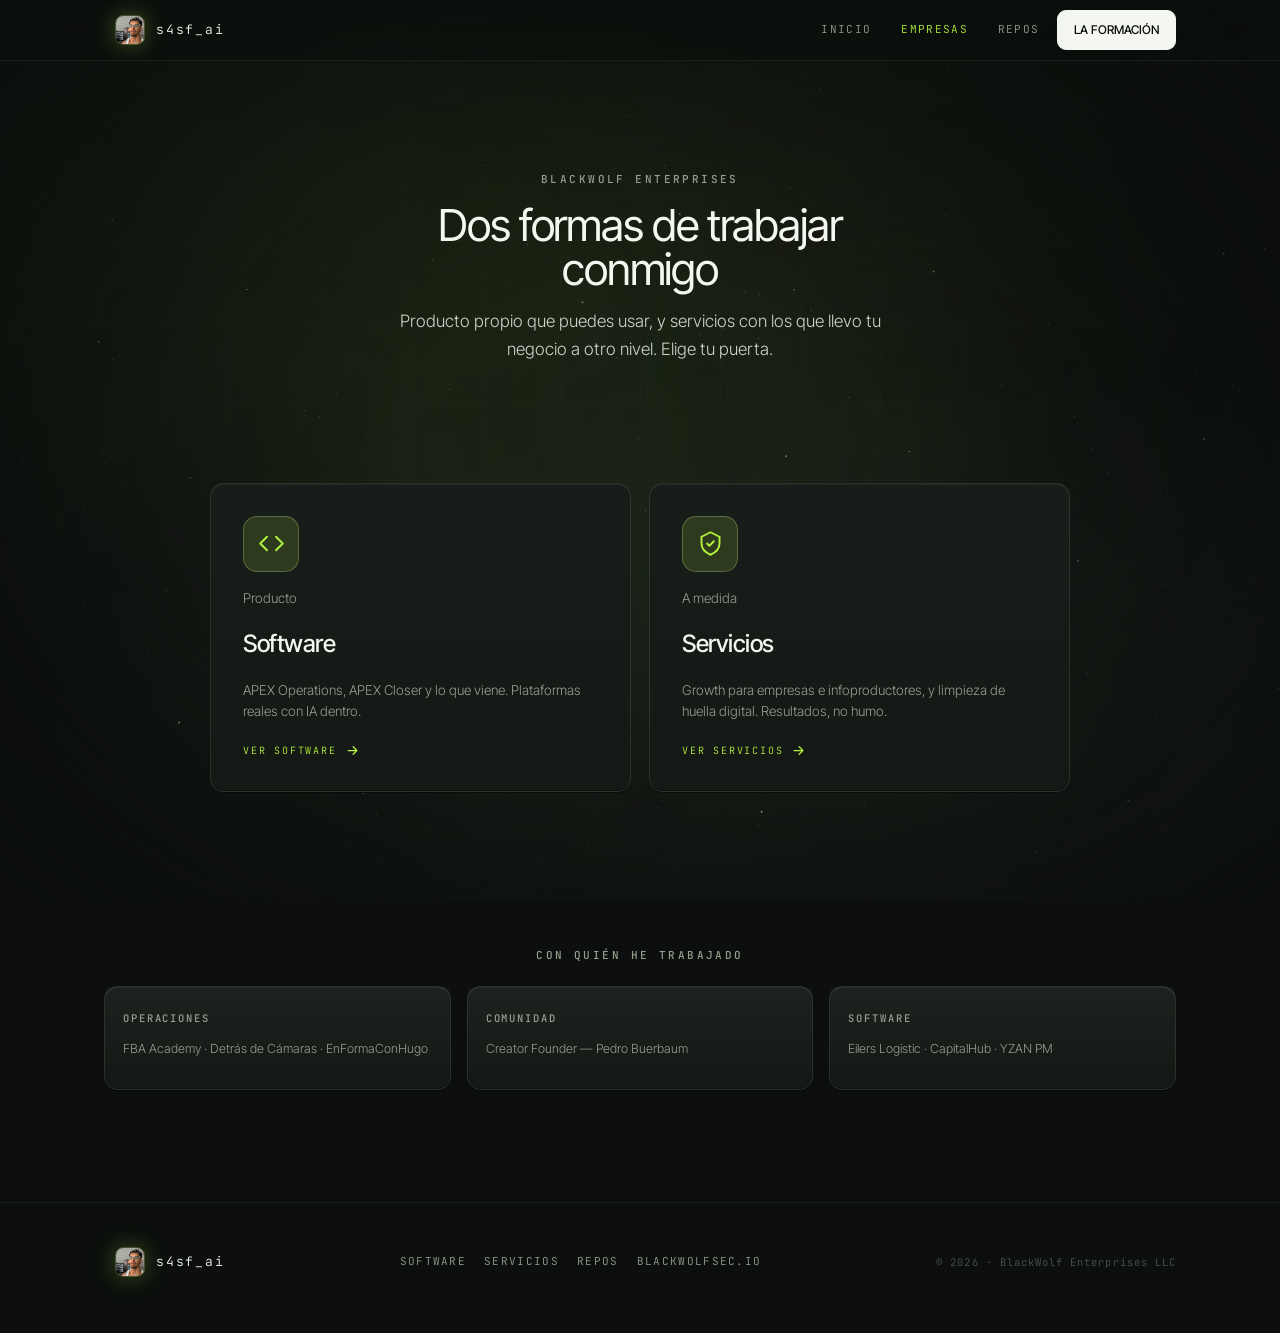
==== commit f5af4b30: "style: nueva paleta y assets (avatar, fondo); ajustes de páginas para deploy Co-Authored-By: Claude " ====
--- a/empresas.html
+++ b/empresas.html
@@ -14,15 +14,16 @@
   <meta name="twitter:image" content="assets/og.png" />
   <link rel="icon" href="data:image/svg+xml,<svg xmlns='http://www.w3.org/2000/svg' viewBox='0 0 32 32'><rect width='32' height='32' rx='8' fill='%23B2F23C'/><text x='16' y='22' font-family='monospace' font-size='15' font-weight='700' text-anchor='middle' fill='%230A0E07'>s4</text></svg>" />
   <link rel="stylesheet" href="assets/theme.css" />
+  <link rel="preload" as="image" href="assets/avatar.webp" type="image/webp" />
 </head>
 <body>
-  <script src="assets/config.js"></script>
-  <script src="assets/atmosphere.js"></script>
+  <script defer src="assets/config.js"></script>
+  <script defer src="assets/atmosphere.js"></script>
 
   <nav class="apex-nav">
     <div class="apex-container apex-nav-inner">
       <a class="apex-brand" href="index.html">
-        <img class="apex-brand-ava" src="assets/avatar.png" alt="s4sf" />
+        <picture><source srcset="assets/avatar.webp" type="image/webp"><img class="apex-brand-ava" src="assets/avatar.png" alt="s4sf" width="30" height="30" decoding="async" /></picture>
         <span class="apex-brand-name">s4sf_ai</span>
       </a>
       <div class="apex-nav-links">
@@ -102,7 +103,7 @@
   <footer class="apex-footer">
     <div class="apex-container footer-inner">
       <a class="apex-brand" href="index.html">
-        <img class="apex-brand-ava" src="assets/avatar.png" alt="s4sf" />
+        <picture><source srcset="assets/avatar.webp" type="image/webp"><img class="apex-brand-ava" src="assets/avatar.png" alt="s4sf" width="30" height="30" decoding="async" /></picture>
         <span class="apex-brand-name">s4sf_ai</span>
       </a>
       <nav class="footer-links">
@@ -115,6 +116,6 @@
     </div>
   </footer>
 
-  <script src="assets/main.js"></script>
+  <script defer src="assets/main.js"></script>
 </body>
 </html>
--- a/assets/theme.css
+++ b/assets/theme.css
@@ -153,8 +153,8 @@
   white-space: nowrap;
 }
 .apex-btn svg { width: 17px; height: 17px; }
-.apex-btn--primary { background: var(--apex-accent); color: var(--apex-accent-ink); border-color: var(--apex-accent); }
-.apex-btn--primary:hover { background: var(--apex-accent-h); transform: translateY(-1px); box-shadow: var(--apex-glow); }
+.apex-btn--primary { background: var(--apex-plat-hi); color: #0A0E07; border-color: var(--apex-plat-hi); }
+.apex-btn--primary:hover { background: #fff; transform: translateY(-1px); box-shadow: var(--apex-glow); }
 .apex-btn--ghost { background: transparent; color: var(--apex-plat-mid); border-color: var(--apex-border); }
 .apex-btn--ghost:hover { border-color: var(--apex-border-strong); color: var(--apex-plat-hi); }
 .apex-btn--plat { background: var(--apex-plat-hi); color: var(--apex-accent-ink); border-color: var(--apex-plat-hi); }
@@ -432,26 +432,24 @@
 .bio-formacion .pulse { width: 8px; height: 8px; border-radius: 50%; background: var(--apex-accent-ink); animation: bio-pulse 1.6s ease-in-out infinite; }
 @keyframes bio-pulse { 0%,100% { opacity: 1; transform: scale(1); } 50% { opacity: 0.35; transform: scale(0.7); } }
 
-/* los 4 botones del bio */
-.bio-links { display: grid; grid-template-columns: 1fr 1fr; gap: 12px; width: 100%; max-width: 460px; margin-top: 14px; }
-@media (max-width: 480px) { .bio-links { grid-template-columns: 1fr; } }
-.bio-link { position: relative; isolation: isolate; overflow: hidden; text-align: left;
-  display: flex; flex-direction: column; gap: 12px; padding: 18px; min-height: 132px;
+/* los 4 botones del bio — filas limpias, solo nombre. Blanco + detalle verde/negro */
+.bio-links { display: flex; flex-direction: column; gap: 12px; width: 100%; max-width: 460px; margin-top: 28px; }
+.bio-row { position: relative; isolation: isolate; overflow: hidden;
+  display: flex; align-items: center; gap: 16px; padding: 17px 20px;
   background: var(--apex-card-bg); border: 1px solid var(--apex-border); border-radius: var(--apex-radius);
   box-shadow: inset 0 1px 0 var(--apex-inset-top), inset 0 -1px 0 var(--apex-inset-bot);
-  transition: transform 0.35s var(--apex-ease-editorial), border-color 0.35s var(--apex-ease-editorial), box-shadow 0.35s var(--apex-ease-editorial); }
-.bio-link::after { content: ''; position: absolute; inset: -1px; z-index: -1; border-radius: inherit; opacity: 0;
-  background: radial-gradient(120% 120% at 80% 0%, rgba(178,242,60,0.14), transparent 55%); transition: opacity 0.4s var(--apex-ease-editorial); }
-.bio-link:hover { transform: translateY(-3px); border-color: var(--apex-border-strong); box-shadow: 0 16px 40px rgba(0,0,0,0.45), var(--apex-glow); }
-.bio-link:hover::after { opacity: 1; }
-.bio-link .ic { width: 42px; height: 42px; border-radius: 11px; display: grid; place-items: center; flex: none;
+  transition: transform 0.32s var(--apex-ease-editorial), border-color 0.32s var(--apex-ease-editorial), box-shadow 0.32s var(--apex-ease-editorial); }
+.bio-row::after { content: ''; position: absolute; inset: -1px; z-index: -1; border-radius: inherit; opacity: 0;
+  background: radial-gradient(120% 130% at 88% 0%, rgba(178,242,60,0.12), transparent 52%); transition: opacity 0.4s var(--apex-ease-editorial); }
+.bio-row:hover { transform: translateY(-2px); border-color: rgba(243,247,239,0.5); box-shadow: 0 14px 38px rgba(0,0,0,0.45), 0 0 22px rgba(178,242,60,0.18); }
+.bio-row:hover::after { opacity: 1; }
+.bio-row .ic { width: 40px; height: 40px; border-radius: 11px; display: grid; place-items: center; flex: none;
   background: var(--apex-accent-soft); border: 1px solid var(--apex-border-strong); color: var(--apex-accent); }
-.bio-link .ic svg { width: 21px; height: 21px; }
-.bio-link h3 { font-family: var(--apex-font); font-weight: 500; font-size: 15.5px; letter-spacing: -0.01em; color: var(--apex-plat-hi); margin: 0; }
-.bio-link p { font-size: 11.5px; line-height: 1.4; color: var(--apex-plat-low); margin: 3px 0 0; }
-.bio-link .go { margin-top: auto; display: inline-flex; align-items: center; gap: 6px; font-family: var(--apex-font-mono); font-size: 9px; letter-spacing: 0.18em; text-transform: uppercase; color: var(--apex-accent); }
-.bio-link .go svg { width: 13px; height: 13px; transition: transform 0.3s var(--apex-ease-editorial); }
-.bio-link:hover .go svg { transform: translateX(4px); }
+.bio-row .ic svg { width: 20px; height: 20px; }
+.bio-row .lbl { flex: 1; font-family: var(--apex-font); font-weight: 500; font-size: 16.5px; letter-spacing: -0.01em; color: var(--apex-plat-hi); }
+.bio-row .arr { flex: none; color: var(--apex-accent); display: grid; place-items: center; }
+.bio-row .arr svg { width: 18px; height: 18px; transition: transform 0.3s var(--apex-ease-editorial); }
+.bio-row:hover .arr svg { transform: translateX(4px); }
 .bio-foot { position: relative; z-index: 10; margin-top: 40px; font-family: var(--apex-font-mono); font-size: 10px; letter-spacing: 0.14em; text-transform: uppercase; color: var(--apex-plat-shad); }
 @media (max-width: 720px) { .bio-bg-portrait { opacity: 0.4; object-position: 64% 24%; }
   .bio-veil { background: radial-gradient(150% 75% at 50% 30%, rgba(12,15,13,0.5), rgba(12,15,13,0.85) 64%, #0C0F0D), linear-gradient(0deg, #0C0F0D 3%, transparent 34%); } }
@@ -542,3 +540,44 @@
   .reveal, .sw-anim { opacity: 1; transform: none; }
   html { scroll-behavior: auto; }
 }
+
+/* ═══════════════════════════════════════════════════════════════════════════
+ * PERF + MÓVIL (iPhone 15 Pro / notch / Dynamic Island) — añadido optimización
+ * ═══════════════════════════════════════════════════════════════════════════ */
+
+/* El wrapper <picture> no debe generar caja: la <img> conserva su layout */
+picture { display: contents; }
+
+/* Evita reflow de imágenes mientras cargan y mejora nitidez en retina */
+img { max-width: 100%; }
+
+/* Altura real del viewport en móvil (sin saltos por la barra de Safari) */
+@supports (height: 100dvh) {
+  body { min-height: 100dvh; }
+  .bio-stage { min-height: 100dvh; }
+}
+
+/* Safe-area insets: notch lateral, isla dinámica y home indicator */
+.apex-container {
+  padding-left: max(24px, env(safe-area-inset-left));
+  padding-right: max(24px, env(safe-area-inset-right));
+}
+.apex-nav { padding-top: env(safe-area-inset-top); }
+.bio-stage {
+  padding-left: max(20px, env(safe-area-inset-left));
+  padding-right: max(20px, env(safe-area-inset-right));
+  padding-bottom: max(24px, env(safe-area-inset-bottom));
+}
+
+/* iPhone 15 Pro (393pt) y móviles estrechos: tipografía/espaciado más cómodos
+   y áreas táctiles ≥ 44px (guía Apple HIG) */
+@media (max-width: 430px) {
+  .apex-container { padding-left: max(18px, env(safe-area-inset-left));
+                    padding-right: max(18px, env(safe-area-inset-right)); }
+  .apex-nav-inner { height: 56px; }
+  .bio-social { min-width: 44px; min-height: 44px; }
+  .bio-row { min-height: 52px; }
+}
+
+/* Imágenes decodificadas async no deben parpadear */
+.bio-avatar, .apex-brand-ava, .bio-bg-portrait { background: transparent; }
